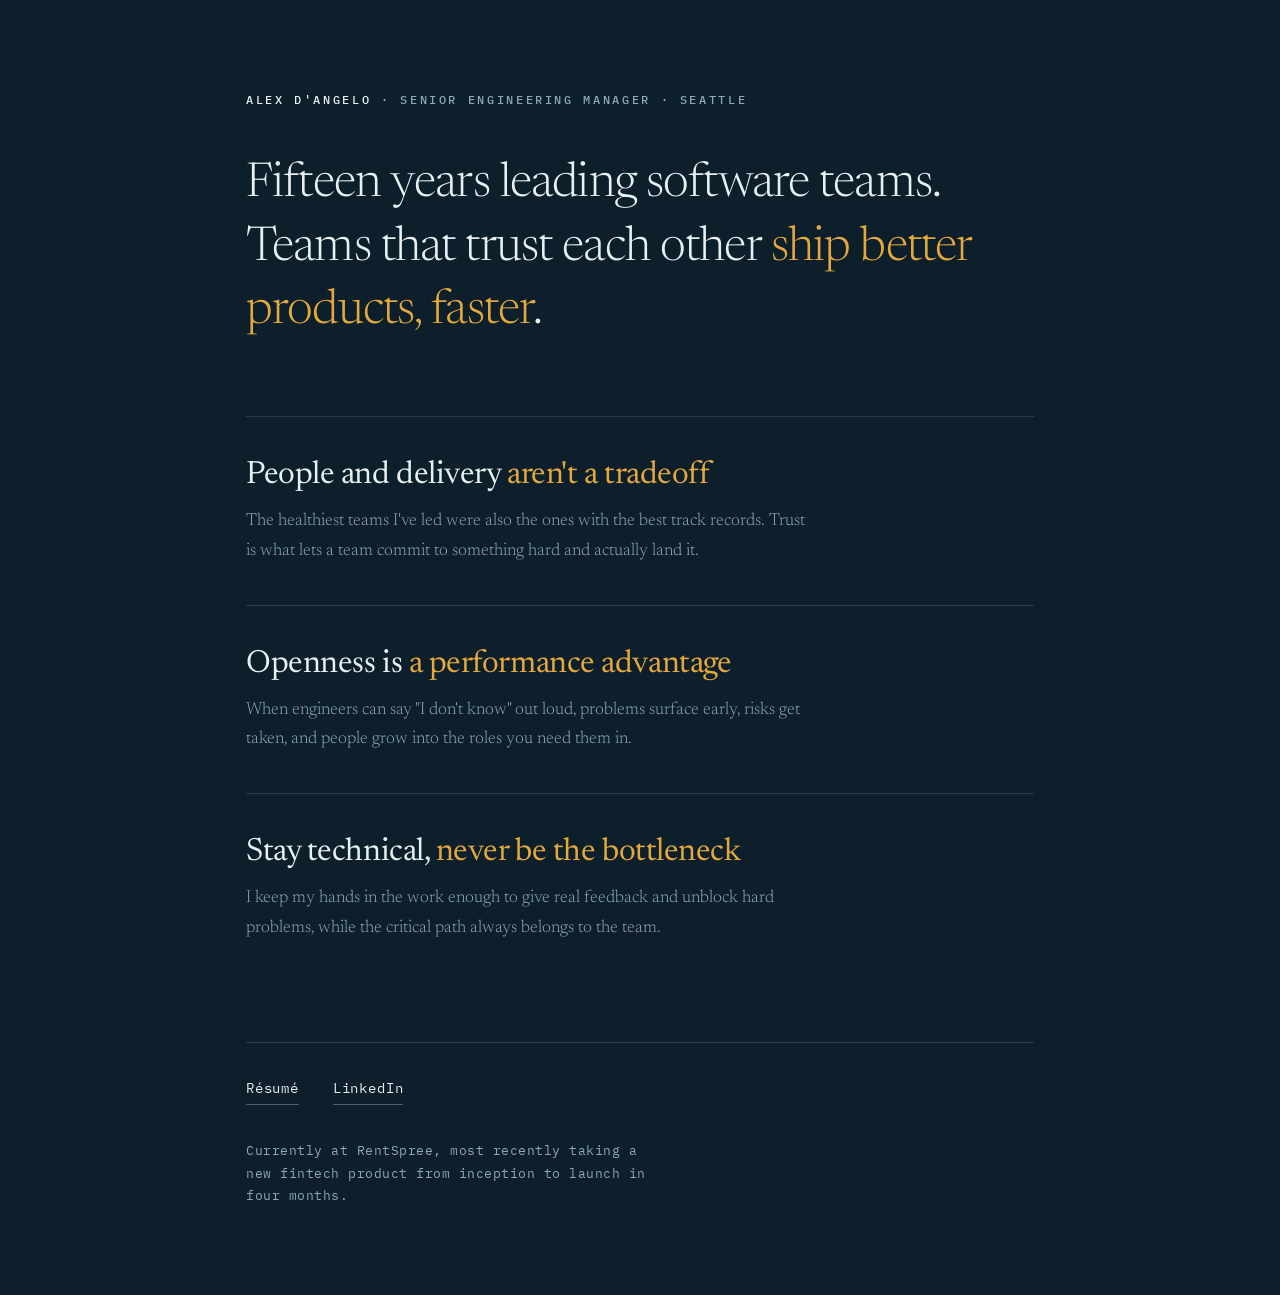
==== index.html @ 422fb5a7 "Initial site" ====
<!DOCTYPE html>
<html lang="en">
<head>
<meta charset="utf-8">
<meta name="viewport" content="width=device-width, initial-scale=1">
<title>Alex D'Angelo — Senior Engineering Manager</title>
<meta name="description" content="Alex D'Angelo is a Senior Engineering Manager in Seattle with fifteen years leading software teams. Teams that trust each other ship better products, faster.">
<link rel="canonical" href="https://alexdangelo.com/">
<meta name="theme-color" content="#0C1F2B">
<link rel="icon" href="/favicon.svg" type="image/svg+xml">

<meta property="og:type" content="website">
<meta property="og:site_name" content="Alex D'Angelo">
<meta property="og:title" content="Alex D'Angelo — Senior Engineering Manager">
<meta property="og:description" content="Fifteen years leading software teams. Teams that trust each other ship better products, faster.">
<meta property="og:url" content="https://alexdangelo.com/">
<meta property="og:image" content="https://alexdangelo.com/og.png">
<meta property="og:image:width" content="1200">
<meta property="og:image:height" content="630">
<meta name="twitter:card" content="summary_large_image">
<meta name="twitter:title" content="Alex D'Angelo — Senior Engineering Manager">
<meta name="twitter:description" content="Fifteen years leading software teams. Teams that trust each other ship better products, faster.">
<meta name="twitter:image" content="https://alexdangelo.com/og.png">

<script type="application/ld+json">
{
  "@context": "https://schema.org",
  "@type": "Person",
  "name": "Alex D'Angelo",
  "jobTitle": "Senior Engineering Manager",
  "url": "https://alexdangelo.com/",
  "address": {
    "@type": "PostalAddress",
    "addressLocality": "Seattle",
    "addressRegion": "WA",
    "addressCountry": "US"
  },
  "knowsAbout": ["Engineering management", "Software engineering", "Team leadership", "Fintech", "AI tooling"],
  "sameAs": ["https://linkedin.com/in/alexdangelo"]
}
</script>

<script async src="https://www.googletagmanager.com/gtag/js?id=G-TZC11K1VW8"></script>
<script>
window.dataLayer = window.dataLayer || [];
function gtag(){dataLayer.push(arguments);}
gtag('js', new Date());
gtag('config', 'G-TZC11K1VW8');
</script>

<link rel="preconnect" href="https://fonts.googleapis.com">
<link rel="preconnect" href="https://fonts.gstatic.com" crossorigin>
<link href="https://fonts.googleapis.com/css2?family=Newsreader:opsz,wght@6..72,300;6..72,400;6..72,500&family=IBM+Plex+Mono:wght@400;500&display=swap" rel="stylesheet">
<link rel="stylesheet" href="styles.css">
</head>
<body>
<main class="page">
  <p class="eyebrow reveal d1"><b>Alex D'Angelo</b> · Senior Engineering Manager · Seattle</p>

  <p class="intro reveal d2">Fifteen years leading software teams. Teams that trust each other <span class="hl">ship better products, faster</span>.</p>

  <section class="beliefs">
    <div class="belief reveal d3">
      <h2>People and delivery <span>aren't a tradeoff</span></h2>
      <p>The healthiest teams I've led were also the ones with the best track records. Trust is what lets a team commit to something hard and actually land it.</p>
    </div>
    <div class="belief reveal d4">
      <h2>Openness is <span>a performance advantage</span></h2>
      <p>When engineers can say "I don't know" out loud, problems surface early, risks get taken, and people grow into the roles you need them in.</p>
    </div>
    <div class="belief reveal d5">
      <h2>Stay technical, <span>never be the bottleneck</span></h2>
      <p>I keep my hands in the work enough to give real feedback and unblock hard problems, while the critical path always belongs to the team.</p>
    </div>
  </section>

  <nav class="links reveal d6">
    <a class="tlink" href="resume.html">Résumé</a>
    <!-- To enable the Notes section, uncomment the link below.
         REMINDER: also (1) remove the "noindex" meta line from notes.html
         (and from any note pages you publish, e.g. note-example.html),
         and (2) add the pages to sitemap.xml. Otherwise Google will
         never index them.
    <a class="tlink" href="notes.html">Notes</a>
    -->
    <a class="tlink" href="https://linkedin.com/in/alexdangelo">LinkedIn</a>
  </nav>
  <p class="foot reveal d6">Currently at RentSpree, most recently taking a new fintech product from inception to launch in four months.</p>
</main>
</body>
</html>
---- styles.css ----
/* ============================================
   alexdangelo.com — shared styles
   Palette: change these four values to retheme
   the entire site.
   ============================================ */
:root{
  --deep:  #0C1F2B;              /* page background */
  --mist:  #E8F0F2;              /* primary text */
  --soft:  #8FA9B4;              /* secondary text */
  --amber: #E5A83C;              /* accent */
  --rule:  rgba(232,240,242,.14);/* hairline dividers */
}

/* ---------- base ---------- */
*{box-sizing:border-box;margin:0;padding:0}
body{
  background:var(--deep);
  color:var(--mist);
  font-family:'Newsreader',Georgia,serif;
  font-size:17px;
  line-height:1.68;
  -webkit-font-smoothing:antialiased;
}
.mono{font-family:'IBM Plex Mono',monospace}
a:focus-visible{outline:2px solid var(--amber);outline-offset:4px}

/* ---------- shared layout ---------- */
.page{max-width:860px;margin:0 auto;padding:clamp(64px,10vh,110px) 36px 88px}
.page--narrow{max-width:780px;padding-top:clamp(48px,8vh,84px)}

/* ---------- shared text links (underlined, amber on hover) ---------- */
.tlink{
  color:var(--mist);
  text-decoration:none;
  padding-bottom:3px;
  border-bottom:1px solid rgba(232,240,242,.3);
  transition:color .2s,border-color .2s;
}
.tlink:hover{color:var(--amber);border-bottom-color:var(--amber)}

/* ---------- section label (small amber mono caps) ---------- */
.label{
  font-family:'IBM Plex Mono',monospace;
  font-size:12px;font-weight:500;
  letter-spacing:.22em;text-transform:uppercase;
  color:var(--amber);
}

/* ---------- entrance animation ---------- */
.reveal{opacity:0;transform:translateY(14px);animation:rise .85s cubic-bezier(.2,.7,.3,1) forwards}
.d1{animation-delay:.05s}.d2{animation-delay:.18s}.d3{animation-delay:.34s}
.d4{animation-delay:.46s}.d5{animation-delay:.58s}.d6{animation-delay:.7s}
@keyframes rise{to{opacity:1;transform:none}}
@media(prefers-reduced-motion:reduce){.reveal{animation:none;opacity:1;transform:none}}

/* ============================================
   Homepage
   ============================================ */
.eyebrow{font-family:'IBM Plex Mono',monospace;font-size:12px;font-weight:500;letter-spacing:.22em;text-transform:uppercase;color:var(--soft)}
.eyebrow b{color:var(--mist);font-weight:500}
.intro{margin-top:44px;font-size:clamp(28px,4.4vw,48px);line-height:1.32;font-weight:300;letter-spacing:-.018em}
.intro .hl{color:var(--amber)}
.beliefs{margin-top:72px}
.belief{padding:38px 0;border-top:1px solid var(--rule)}
.belief h2{font-size:clamp(23px,3vw,32px);font-weight:400;letter-spacing:-.014em;line-height:1.25}
.belief h2 span{color:var(--amber)}
.belief p{margin-top:12px;font-size:17.5px;line-height:1.7;color:var(--soft);max-width:56ch;font-weight:300}
.links{margin-top:60px;padding-top:34px;border-top:1px solid var(--rule);display:flex;gap:34px;flex-wrap:wrap;font-family:'IBM Plex Mono',monospace;font-size:13.5px;letter-spacing:.06em}
.links .tlink{padding-bottom:5px}
.foot{margin-top:34px;font-family:'IBM Plex Mono',monospace;font-size:12.5px;line-height:1.8;letter-spacing:.04em;color:var(--soft);max-width:52ch}

/* ============================================
   Résumé page
   ============================================ */
.top{display:flex;justify-content:space-between;align-items:baseline;gap:20px;flex-wrap:wrap}
.back{font-family:'IBM Plex Mono',monospace;font-size:13px;letter-spacing:.06em;color:var(--soft);text-decoration:none;transition:color .2s}
.back:hover{color:var(--amber)}
.resume-name{margin-top:34px;font-size:clamp(34px,5vw,46px);font-weight:400;letter-spacing:-.02em;line-height:1.08}
.meta{margin-top:12px;font-family:'IBM Plex Mono',monospace;font-size:13px;letter-spacing:.05em;color:var(--soft)}
.meta a{color:var(--soft);text-decoration:none;border-bottom:1px solid rgba(232,240,242,.25);transition:.2s}
.meta a:hover{color:var(--amber);border-bottom-color:var(--amber)}
.summary{margin-top:30px;font-size:19px;font-weight:300;line-height:1.62;max-width:60ch}
.summary p+p{margin-top:12px;color:var(--soft);font-size:17.5px}
.resume h2{margin:58px 0 8px}
.role{padding:26px 0;border-top:1px solid var(--rule)}
.role:first-of-type{border-top:none;padding-top:18px}
.rhead{display:flex;justify-content:space-between;align-items:baseline;gap:16px;flex-wrap:wrap}
.rhead h3{font-size:22px;font-weight:400;letter-spacing:-.012em}
.rhead h3 span{color:var(--soft);font-weight:300}
.rhead time{font-family:'IBM Plex Mono',monospace;font-size:12.5px;color:var(--soft);letter-spacing:.04em}
.blurb{margin-top:4px;font-size:15.5px;color:var(--soft);font-style:italic}
.role ul{margin-top:12px;list-style:none}
.role li{position:relative;padding:5px 0 5px 22px;font-size:16.5px;font-weight:300;color:var(--mist)}
.role li::before{content:"";position:absolute;left:2px;top:16px;width:9px;height:1px;background:var(--amber)}
.role li b{font-weight:500}
.role li .m{color:var(--soft)}
.plain{margin-top:10px;font-size:16.5px;font-weight:300;color:var(--soft);max-width:62ch}
.plain--bright{color:var(--mist)}
.skills{margin-top:14px;display:flex;flex-wrap:wrap;gap:8px}
.skills span{font-family:'IBM Plex Mono',monospace;font-size:12.5px;letter-spacing:.03em;color:var(--mist);border:1px solid var(--rule);padding:6px 13px;border-radius:100px}
.resume footer{margin-top:64px;padding-top:28px;border-top:1px solid var(--rule);display:flex;justify-content:space-between;gap:20px;flex-wrap:wrap;font-family:'IBM Plex Mono',monospace;font-size:12.5px;letter-spacing:.05em;color:var(--soft)}

/* ---------- responsive ---------- */
@media(max-width:640px){
  .page{padding:56px 24px 64px}
  .beliefs{margin-top:52px}
  .belief{padding:28px 0}
  .links{gap:22px}
  .rhead{flex-direction:column;gap:2px}
}

/* ---------- print (résumé flips to clean black-on-white) ---------- */
@media print{
  :root{--deep:#fff;--mist:#1a1a1a;--soft:#555;--amber:#8a5a00;--rule:#ddd}
  body{font-size:12.5px;line-height:1.5}
  .page{padding:0;max-width:none}
  .back,.top{display:none}
  .resume-name{margin-top:0}
  .role{padding:14px 0}
  .resume h2{margin:24px 0 4px}
}

/* ============================================
   Notes index + article pages
   ============================================ */
.crumb{font-family:'IBM Plex Mono',monospace;font-size:13px;letter-spacing:.06em;color:var(--soft);text-decoration:none;transition:color .2s}
.crumb:hover{color:var(--amber)}
.page-title{margin-top:34px;font-size:clamp(34px,5vw,46px);font-weight:400;letter-spacing:-.02em;line-height:1.1}
.page-sub{margin-top:14px;font-size:18px;font-weight:300;color:var(--soft);max-width:56ch}

/* --- notes index entries --- */
.entries{margin-top:56px}
.entry{padding:34px 0;border-top:1px solid var(--rule)}
.entry time{font-family:'IBM Plex Mono',monospace;font-size:12px;letter-spacing:.14em;text-transform:uppercase;color:var(--amber)}
.entry h2{margin-top:8px;font-size:clamp(21px,2.6vw,27px);font-weight:400;letter-spacing:-.012em;line-height:1.3}
.entry h2 a{color:var(--mist);text-decoration:none;transition:color .2s}
.entry h2 a:hover{color:var(--amber)}
.entry p{margin-top:10px;font-size:16.5px;font-weight:300;line-height:1.7;color:var(--soft);max-width:58ch}
.entry .more{display:inline-block;margin-top:12px;font-family:'IBM Plex Mono',monospace;font-size:13px;letter-spacing:.06em}

/* --- article --- */
.article-head time{font-family:'IBM Plex Mono',monospace;font-size:12px;letter-spacing:.14em;text-transform:uppercase;color:var(--amber)}
.article-head h1{margin-top:12px;font-size:clamp(30px,4.6vw,44px);font-weight:400;letter-spacing:-.02em;line-height:1.14}
.prose{margin-top:36px;max-width:62ch}
.prose p{margin:0 0 18px;font-size:18px;font-weight:300;line-height:1.75;color:var(--mist)}
.prose h2{margin:44px 0 14px;font-size:24px;font-weight:400;letter-spacing:-.012em}
.prose a{color:var(--mist);text-decoration:none;border-bottom:1px solid rgba(232,240,242,.35);transition:.2s}
.prose a:hover{color:var(--amber);border-bottom-color:var(--amber)}
.prose blockquote{margin:30px 0;padding:4px 0 4px 24px;border-left:2px solid var(--amber);font-size:21px;font-weight:300;line-height:1.55;color:var(--soft);font-style:italic}
.prose ul{margin:0 0 18px;padding-left:2px;list-style:none}
.prose li{position:relative;padding:4px 0 4px 22px;font-size:17.5px;font-weight:300;line-height:1.7}
.prose li::before{content:"";position:absolute;left:2px;top:17px;width:9px;height:1px;background:var(--amber)}

/* --- figures / screenshots --- */
.prose figure{margin:34px 0}
.prose figure img{display:block;width:100%;height:auto;border-radius:6px;border:1px solid var(--rule)}
.prose figcaption{margin-top:10px;font-family:'IBM Plex Mono',monospace;font-size:12.5px;letter-spacing:.04em;line-height:1.7;color:var(--soft)}
.prose figure.bleed{margin-left:calc(50% - 50vw + 18px);margin-right:calc(50% - 50vw + 18px)}
@media(min-width:900px){.prose figure.bleed{margin-left:-60px;margin-right:-60px}}

.article-foot{margin-top:56px;padding-top:28px;border-top:1px solid var(--rule);display:flex;gap:30px;flex-wrap:wrap;font-family:'IBM Plex Mono',monospace;font-size:13px;letter-spacing:.06em}
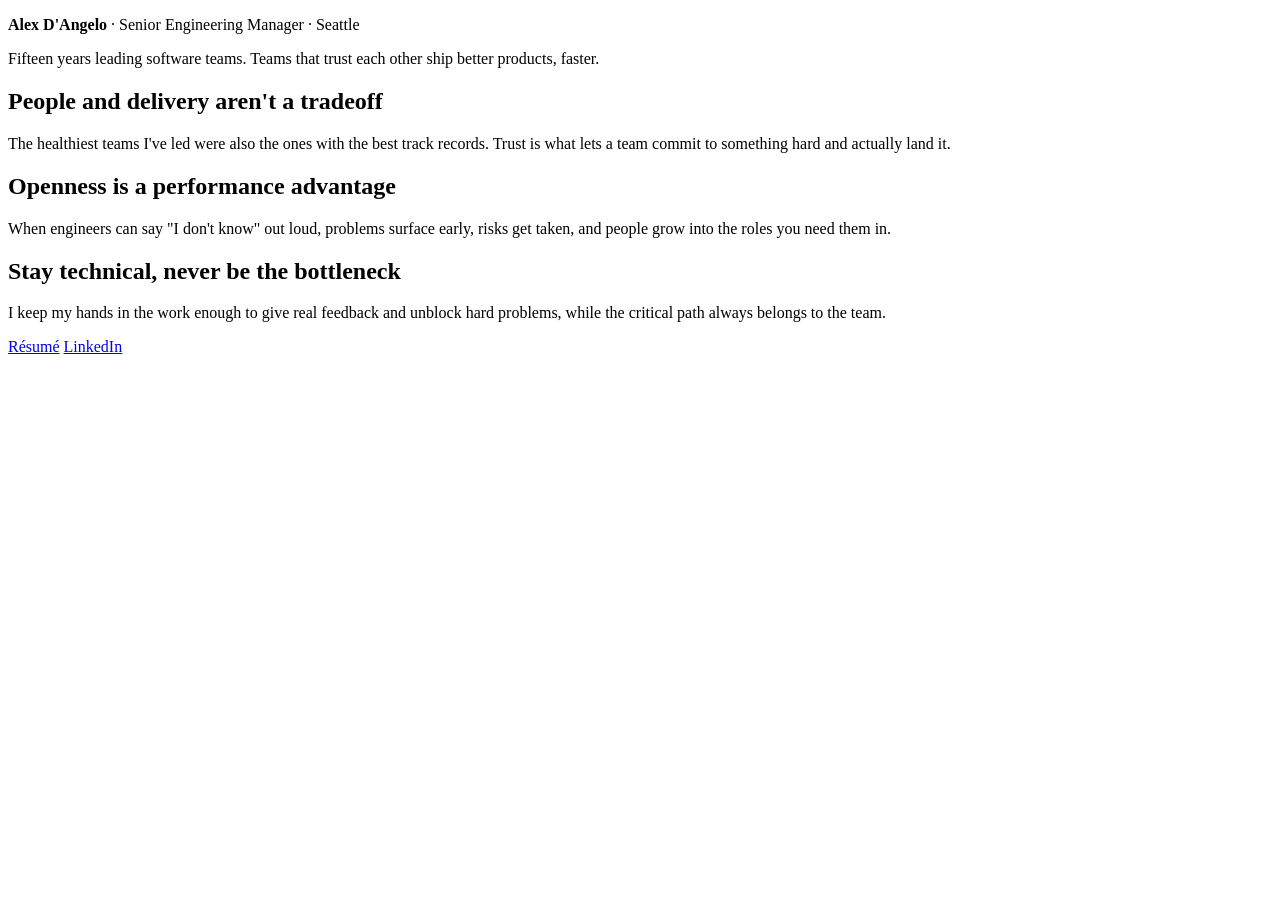
==== commit 56eeeeb5: "Make index more evergreen" ====
--- a/index.html
+++ b/index.html
@@ -51,7 +51,7 @@
 <link rel="preconnect" href="https://fonts.googleapis.com">
 <link rel="preconnect" href="https://fonts.gstatic.com" crossorigin>
 <link href="https://fonts.googleapis.com/css2?family=Newsreader:opsz,wght@6..72,300;6..72,400;6..72,500&family=IBM+Plex+Mono:wght@400;500&display=swap" rel="stylesheet">
-<link rel="stylesheet" href="styles.css">
+<link rel="stylesheet" href="stylesw">
 </head>
 <body>
 <main class="page">
@@ -85,7 +85,7 @@
     -->
     <a class="tlink" href="https://linkedin.com/in/alexdangelo">LinkedIn</a>
   </nav>
-  <p class="foot reveal d6">Currently at RentSpree, most recently taking a new fintech product from inception to launch in four months.</p>
+  <p class="foot reveal d6"></p>
 </main>
 </body>
 </html>
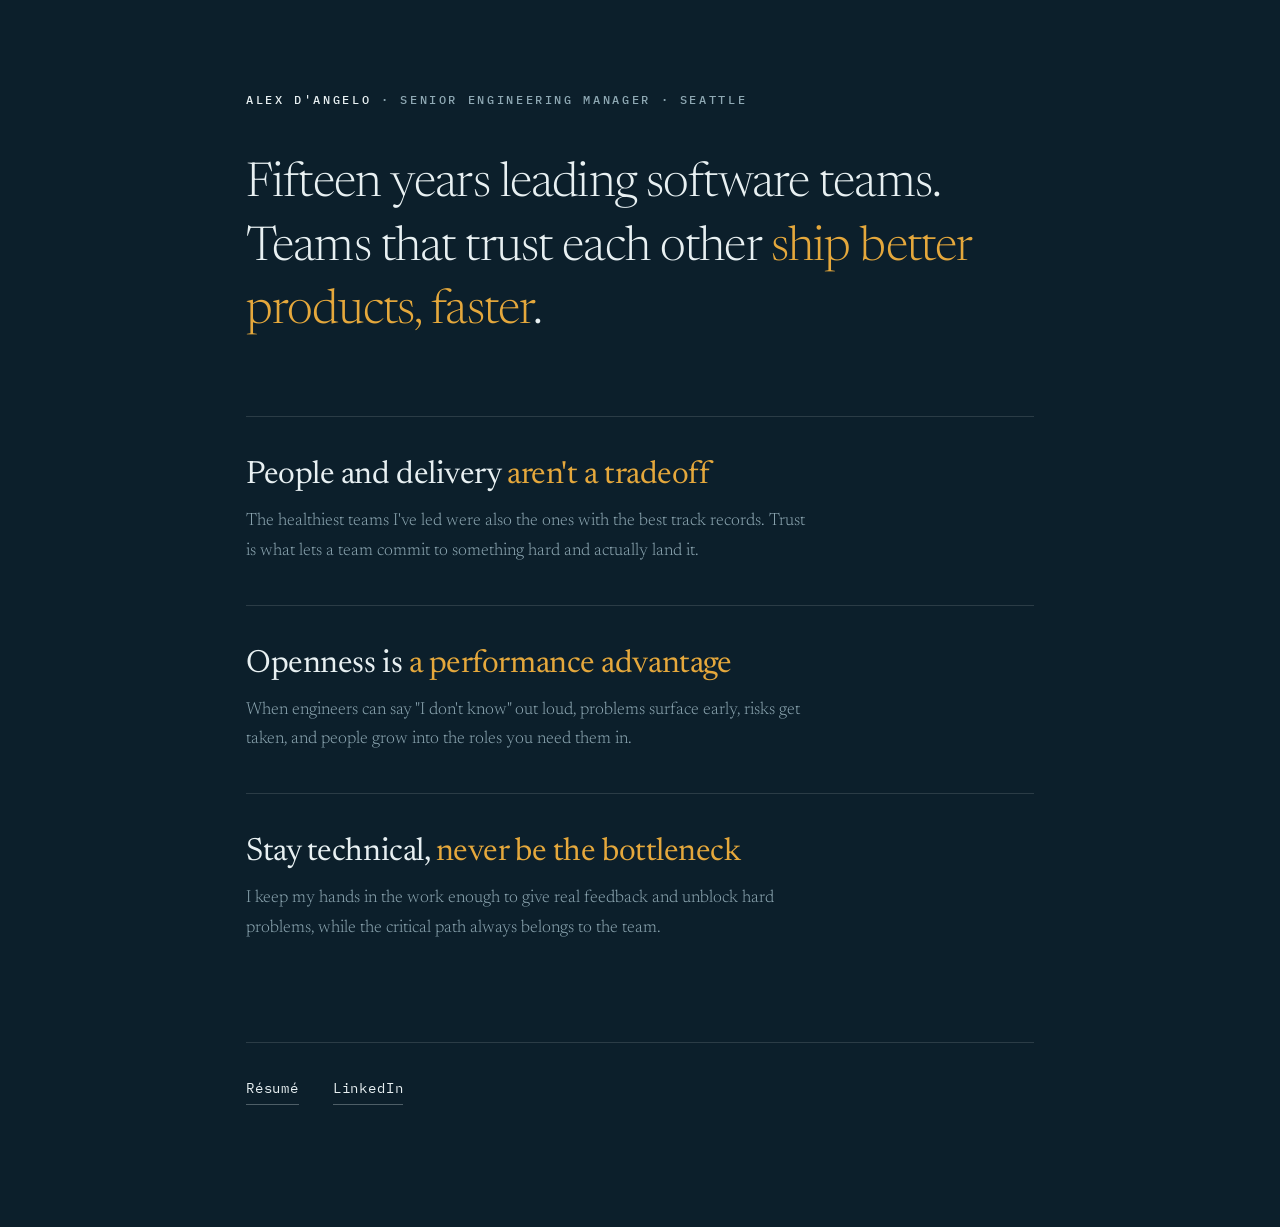
==== commit daf8f4e1: "Add files via upload" ====
--- a/index.html
+++ b/index.html
@@ -17,10 +17,6 @@
 <meta property="og:image" content="https://alexdangelo.com/og.png">
 <meta property="og:image:width" content="1200">
 <meta property="og:image:height" content="630">
-<meta name="twitter:card" content="summary_large_image">
-<meta name="twitter:title" content="Alex D'Angelo — Senior Engineering Manager">
-<meta name="twitter:description" content="Fifteen years leading software teams. Teams that trust each other ship better products, faster.">
-<meta name="twitter:image" content="https://alexdangelo.com/og.png">
 
 <script type="application/ld+json">
 {
@@ -51,7 +47,7 @@
 <link rel="preconnect" href="https://fonts.googleapis.com">
 <link rel="preconnect" href="https://fonts.gstatic.com" crossorigin>
 <link href="https://fonts.googleapis.com/css2?family=Newsreader:opsz,wght@6..72,300;6..72,400;6..72,500&family=IBM+Plex+Mono:wght@400;500&display=swap" rel="stylesheet">
-<link rel="stylesheet" href="stylesw">
+<link rel="stylesheet" href="styles.css">
 </head>
 <body>
 <main class="page">
--- a/styles.css
+++ b/styles.css
@@ -0,0 +1,161 @@
+/* ============================================
+   alexdangelo.com — shared styles
+   Palette: change these four values to retheme
+   the entire site.
+   ============================================ */
+:root{
+  --deep:  #0C1F2B;              /* page background */
+  --mist:  #E8F0F2;              /* primary text */
+  --soft:  #8FA9B4;              /* secondary text */
+  --amber: #E5A83C;              /* accent */
+  --rule:  rgba(232,240,242,.14);/* hairline dividers */
+}
+
+/* ---------- base ---------- */
+*{box-sizing:border-box;margin:0;padding:0}
+body{
+  background:var(--deep);
+  color:var(--mist);
+  font-family:'Newsreader',Georgia,serif;
+  font-size:17px;
+  line-height:1.68;
+  -webkit-font-smoothing:antialiased;
+}
+.mono{font-family:'IBM Plex Mono',monospace}
+a:focus-visible{outline:2px solid var(--amber);outline-offset:4px}
+
+/* ---------- shared layout ---------- */
+.page{max-width:860px;margin:0 auto;padding:clamp(64px,10vh,110px) 36px 88px}
+.page--narrow{max-width:780px;padding-top:clamp(48px,8vh,84px)}
+
+/* ---------- shared text links (underlined, amber on hover) ---------- */
+.tlink{
+  color:var(--mist);
+  text-decoration:none;
+  padding-bottom:3px;
+  border-bottom:1px solid rgba(232,240,242,.3);
+  transition:color .2s,border-color .2s;
+}
+.tlink:hover{color:var(--amber);border-bottom-color:var(--amber)}
+
+/* ---------- section label (small amber mono caps) ---------- */
+.label{
+  font-family:'IBM Plex Mono',monospace;
+  font-size:12px;font-weight:500;
+  letter-spacing:.22em;text-transform:uppercase;
+  color:var(--amber);
+}
+
+/* ---------- entrance animation ---------- */
+.reveal{opacity:0;transform:translateY(14px);animation:rise .85s cubic-bezier(.2,.7,.3,1) forwards}
+.d1{animation-delay:.05s}.d2{animation-delay:.18s}.d3{animation-delay:.34s}
+.d4{animation-delay:.46s}.d5{animation-delay:.58s}.d6{animation-delay:.7s}
+@keyframes rise{to{opacity:1;transform:none}}
+@media(prefers-reduced-motion:reduce){.reveal{animation:none;opacity:1;transform:none}}
+
+/* ============================================
+   Homepage
+   ============================================ */
+.eyebrow{font-family:'IBM Plex Mono',monospace;font-size:12px;font-weight:500;letter-spacing:.22em;text-transform:uppercase;color:var(--soft)}
+.eyebrow b{color:var(--mist);font-weight:500}
+.intro{margin-top:44px;font-size:clamp(28px,4.4vw,48px);line-height:1.32;font-weight:300;letter-spacing:-.018em}
+.intro .hl{color:var(--amber)}
+.beliefs{margin-top:72px}
+.belief{padding:38px 0;border-top:1px solid var(--rule)}
+.belief h2{font-size:clamp(23px,3vw,32px);font-weight:400;letter-spacing:-.014em;line-height:1.25}
+.belief h2 span{color:var(--amber)}
+.belief p{margin-top:12px;font-size:17.5px;line-height:1.7;color:var(--soft);max-width:56ch;font-weight:300}
+.links{margin-top:60px;padding-top:34px;border-top:1px solid var(--rule);display:flex;gap:34px;flex-wrap:wrap;font-family:'IBM Plex Mono',monospace;font-size:13.5px;letter-spacing:.06em}
+.links .tlink{padding-bottom:5px}
+.foot{margin-top:34px;font-family:'IBM Plex Mono',monospace;font-size:12.5px;line-height:1.8;letter-spacing:.04em;color:var(--soft);max-width:52ch}
+
+/* ============================================
+   Résumé page
+   ============================================ */
+.top{display:flex;justify-content:space-between;align-items:baseline;gap:20px;flex-wrap:wrap}
+.back{font-family:'IBM Plex Mono',monospace;font-size:13px;letter-spacing:.06em;color:var(--soft);text-decoration:none;transition:color .2s}
+.back:hover{color:var(--amber)}
+.resume-name{margin-top:34px;font-size:clamp(34px,5vw,46px);font-weight:400;letter-spacing:-.02em;line-height:1.08}
+.meta{margin-top:12px;font-family:'IBM Plex Mono',monospace;font-size:13px;letter-spacing:.05em;color:var(--soft)}
+.meta a{color:var(--soft);text-decoration:none;border-bottom:1px solid rgba(232,240,242,.25);transition:.2s}
+.meta a:hover{color:var(--amber);border-bottom-color:var(--amber)}
+.summary{margin-top:30px;font-size:19px;font-weight:300;line-height:1.62;max-width:60ch}
+.summary p+p{margin-top:12px;color:var(--soft);font-size:17.5px}
+.resume h2{margin:58px 0 8px}
+.role{padding:26px 0;border-top:1px solid var(--rule)}
+.role:first-of-type{border-top:none;padding-top:18px}
+.rhead{display:flex;justify-content:space-between;align-items:baseline;gap:16px;flex-wrap:wrap}
+.rhead h3{font-size:22px;font-weight:400;letter-spacing:-.012em}
+.rhead h3 span{color:var(--soft);font-weight:300}
+.rhead time{font-family:'IBM Plex Mono',monospace;font-size:12.5px;color:var(--soft);letter-spacing:.04em}
+.blurb{margin-top:4px;font-size:15.5px;color:var(--soft);font-style:italic}
+.role ul{margin-top:12px;list-style:none}
+.role li{position:relative;padding:5px 0 5px 22px;font-size:16.5px;font-weight:300;color:var(--mist)}
+.role li::before{content:"";position:absolute;left:2px;top:16px;width:9px;height:1px;background:var(--amber)}
+.role li b{font-weight:500}
+.role li .m{color:var(--soft)}
+.plain{margin-top:10px;font-size:16.5px;font-weight:300;color:var(--soft);max-width:62ch}
+.plain--bright{color:var(--mist)}
+.skills{margin-top:14px;display:flex;flex-wrap:wrap;gap:8px}
+.skills span{font-family:'IBM Plex Mono',monospace;font-size:12.5px;letter-spacing:.03em;color:var(--mist);border:1px solid var(--rule);padding:6px 13px;border-radius:100px}
+.resume footer{margin-top:64px;padding-top:28px;border-top:1px solid var(--rule);display:flex;justify-content:space-between;gap:20px;flex-wrap:wrap;font-family:'IBM Plex Mono',monospace;font-size:12.5px;letter-spacing:.05em;color:var(--soft)}
+
+/* ---------- responsive ---------- */
+@media(max-width:640px){
+  .page{padding:56px 24px 64px}
+  .beliefs{margin-top:52px}
+  .belief{padding:28px 0}
+  .links{gap:22px}
+  .rhead{flex-direction:column;gap:2px}
+}
+
+/* ---------- print (résumé flips to clean black-on-white) ---------- */
+@media print{
+  :root{--deep:#fff;--mist:#1a1a1a;--soft:#555;--amber:#8a5a00;--rule:#ddd}
+  body{font-size:12.5px;line-height:1.5}
+  .page{padding:0;max-width:none}
+  .back,.top{display:none}
+  .resume-name{margin-top:0}
+  .role{padding:14px 0}
+  .resume h2{margin:24px 0 4px}
+}
+
+/* ============================================
+   Notes index + article pages
+   ============================================ */
+.crumb{font-family:'IBM Plex Mono',monospace;font-size:13px;letter-spacing:.06em;color:var(--soft);text-decoration:none;transition:color .2s}
+.crumb:hover{color:var(--amber)}
+.page-title{margin-top:34px;font-size:clamp(34px,5vw,46px);font-weight:400;letter-spacing:-.02em;line-height:1.1}
+.page-sub{margin-top:14px;font-size:18px;font-weight:300;color:var(--soft);max-width:56ch}
+
+/* --- notes index entries --- */
+.entries{margin-top:56px}
+.entry{padding:34px 0;border-top:1px solid var(--rule)}
+.entry time{font-family:'IBM Plex Mono',monospace;font-size:12px;letter-spacing:.14em;text-transform:uppercase;color:var(--amber)}
+.entry h2{margin-top:8px;font-size:clamp(21px,2.6vw,27px);font-weight:400;letter-spacing:-.012em;line-height:1.3}
+.entry h2 a{color:var(--mist);text-decoration:none;transition:color .2s}
+.entry h2 a:hover{color:var(--amber)}
+.entry p{margin-top:10px;font-size:16.5px;font-weight:300;line-height:1.7;color:var(--soft);max-width:58ch}
+.entry .more{display:inline-block;margin-top:12px;font-family:'IBM Plex Mono',monospace;font-size:13px;letter-spacing:.06em}
+
+/* --- article --- */
+.article-head time{font-family:'IBM Plex Mono',monospace;font-size:12px;letter-spacing:.14em;text-transform:uppercase;color:var(--amber)}
+.article-head h1{margin-top:12px;font-size:clamp(30px,4.6vw,44px);font-weight:400;letter-spacing:-.02em;line-height:1.14}
+.prose{margin-top:36px;max-width:62ch}
+.prose p{margin:0 0 18px;font-size:18px;font-weight:300;line-height:1.75;color:var(--mist)}
+.prose h2{margin:44px 0 14px;font-size:24px;font-weight:400;letter-spacing:-.012em}
+.prose a{color:var(--mist);text-decoration:none;border-bottom:1px solid rgba(232,240,242,.35);transition:.2s}
+.prose a:hover{color:var(--amber);border-bottom-color:var(--amber)}
+.prose blockquote{margin:30px 0;padding:4px 0 4px 24px;border-left:2px solid var(--amber);font-size:21px;font-weight:300;line-height:1.55;color:var(--soft);font-style:italic}
+.prose ul{margin:0 0 18px;padding-left:2px;list-style:none}
+.prose li{position:relative;padding:4px 0 4px 22px;font-size:17.5px;font-weight:300;line-height:1.7}
+.prose li::before{content:"";position:absolute;left:2px;top:17px;width:9px;height:1px;background:var(--amber)}
+
+/* --- figures / screenshots --- */
+.prose figure{margin:34px 0}
+.prose figure img{display:block;width:100%;height:auto;border-radius:6px;border:1px solid var(--rule)}
+.prose figcaption{margin-top:10px;font-family:'IBM Plex Mono',monospace;font-size:12.5px;letter-spacing:.04em;line-height:1.7;color:var(--soft)}
+.prose figure.bleed{margin-left:calc(50% - 50vw + 18px);margin-right:calc(50% - 50vw + 18px)}
+@media(min-width:900px){.prose figure.bleed{margin-left:-60px;margin-right:-60px}}
+
+.article-foot{margin-top:56px;padding-top:28px;border-top:1px solid var(--rule);display:flex;gap:30px;flex-wrap:wrap;font-family:'IBM Plex Mono',monospace;font-size:13px;letter-spacing:.06em}
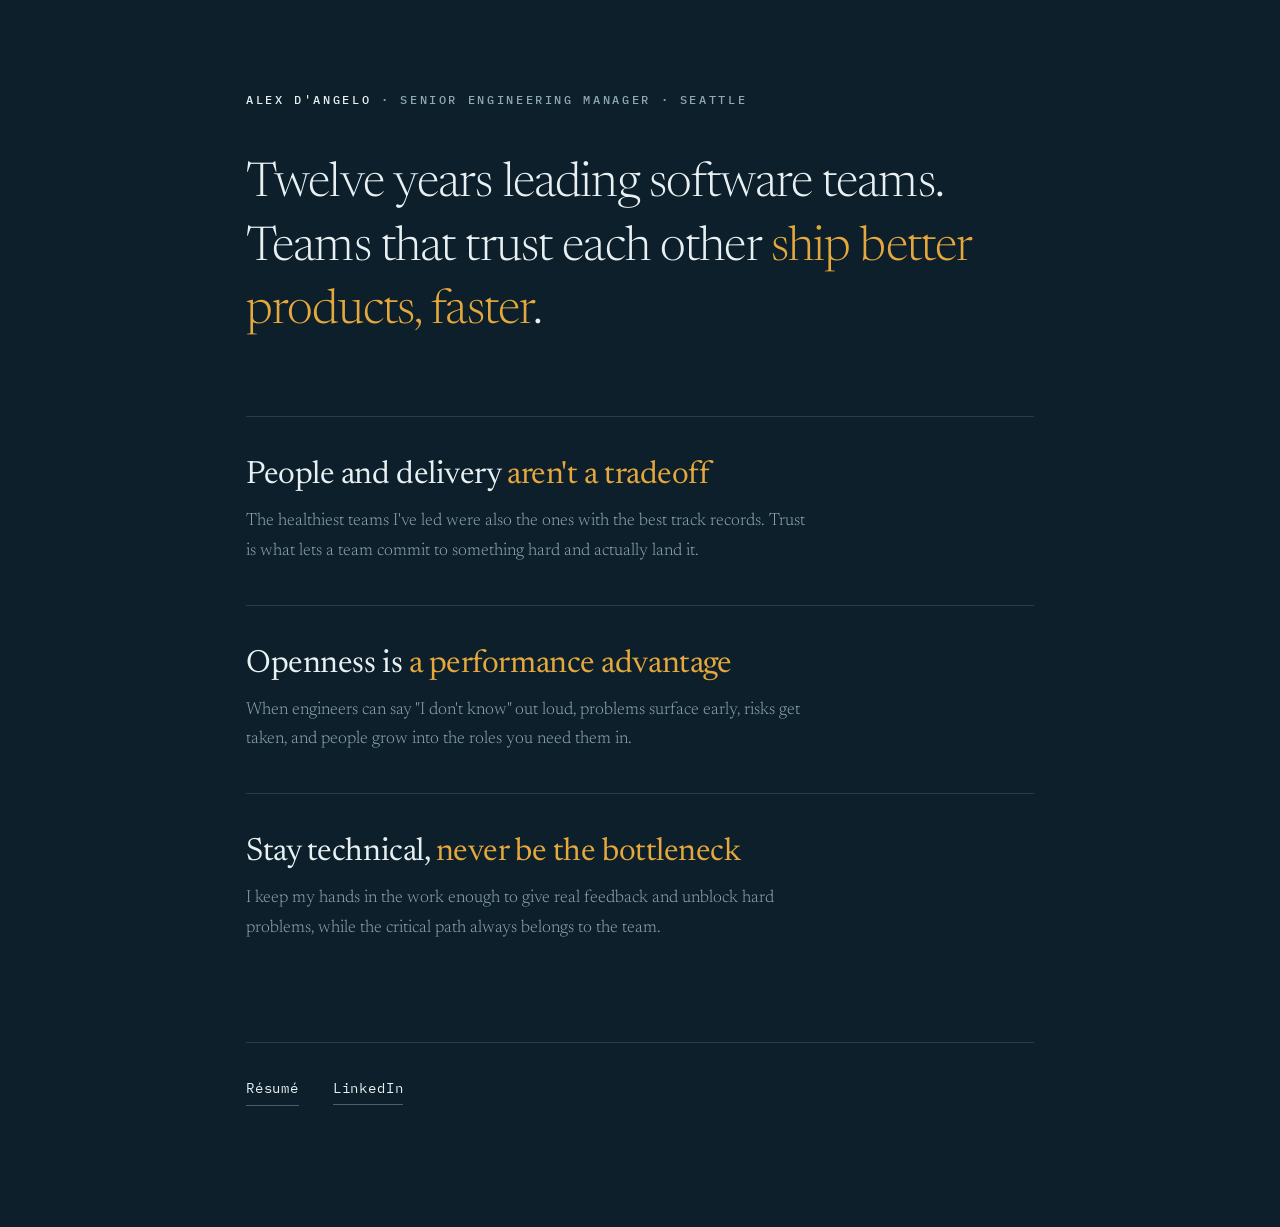
==== commit 330ee227: "Update" ====
--- a/index.html
+++ b/index.html
@@ -4,7 +4,7 @@
 <meta charset="utf-8">
 <meta name="viewport" content="width=device-width, initial-scale=1">
 <title>Alex D'Angelo — Senior Engineering Manager</title>
-<meta name="description" content="Alex D'Angelo is a Senior Engineering Manager in Seattle with fifteen years leading software teams. Teams that trust each other ship better products, faster.">
+<meta name="description" content="Alex D'Angelo is a Senior Engineering Manager in Seattle with twelve years leading software teams. Teams that trust each other ship better products, faster.">
 <link rel="canonical" href="https://alexdangelo.com/">
 <meta name="theme-color" content="#0C1F2B">
 <link rel="icon" href="/favicon.svg" type="image/svg+xml">
@@ -12,7 +12,7 @@
 <meta property="og:type" content="website">
 <meta property="og:site_name" content="Alex D'Angelo">
 <meta property="og:title" content="Alex D'Angelo — Senior Engineering Manager">
-<meta property="og:description" content="Fifteen years leading software teams. Teams that trust each other ship better products, faster.">
+<meta property="og:description" content="Twelve years leading software teams. Teams that trust each other ship better products, faster.">
 <meta property="og:url" content="https://alexdangelo.com/">
 <meta property="og:image" content="https://alexdangelo.com/og.png">
 <meta property="og:image:width" content="1200">
@@ -53,7 +53,7 @@
 <main class="page">
   <p class="eyebrow reveal d1"><b>Alex D'Angelo</b> · Senior Engineering Manager · Seattle</p>
 
-  <p class="intro reveal d2">Fifteen years leading software teams. Teams that trust each other <span class="hl">ship better products, faster</span>.</p>
+  <p class="intro reveal d2">Twelve years leading software teams. Teams that trust each other <span class="hl">ship better products, faster</span>.</p>
 
   <section class="beliefs">
     <div class="belief reveal d3">
